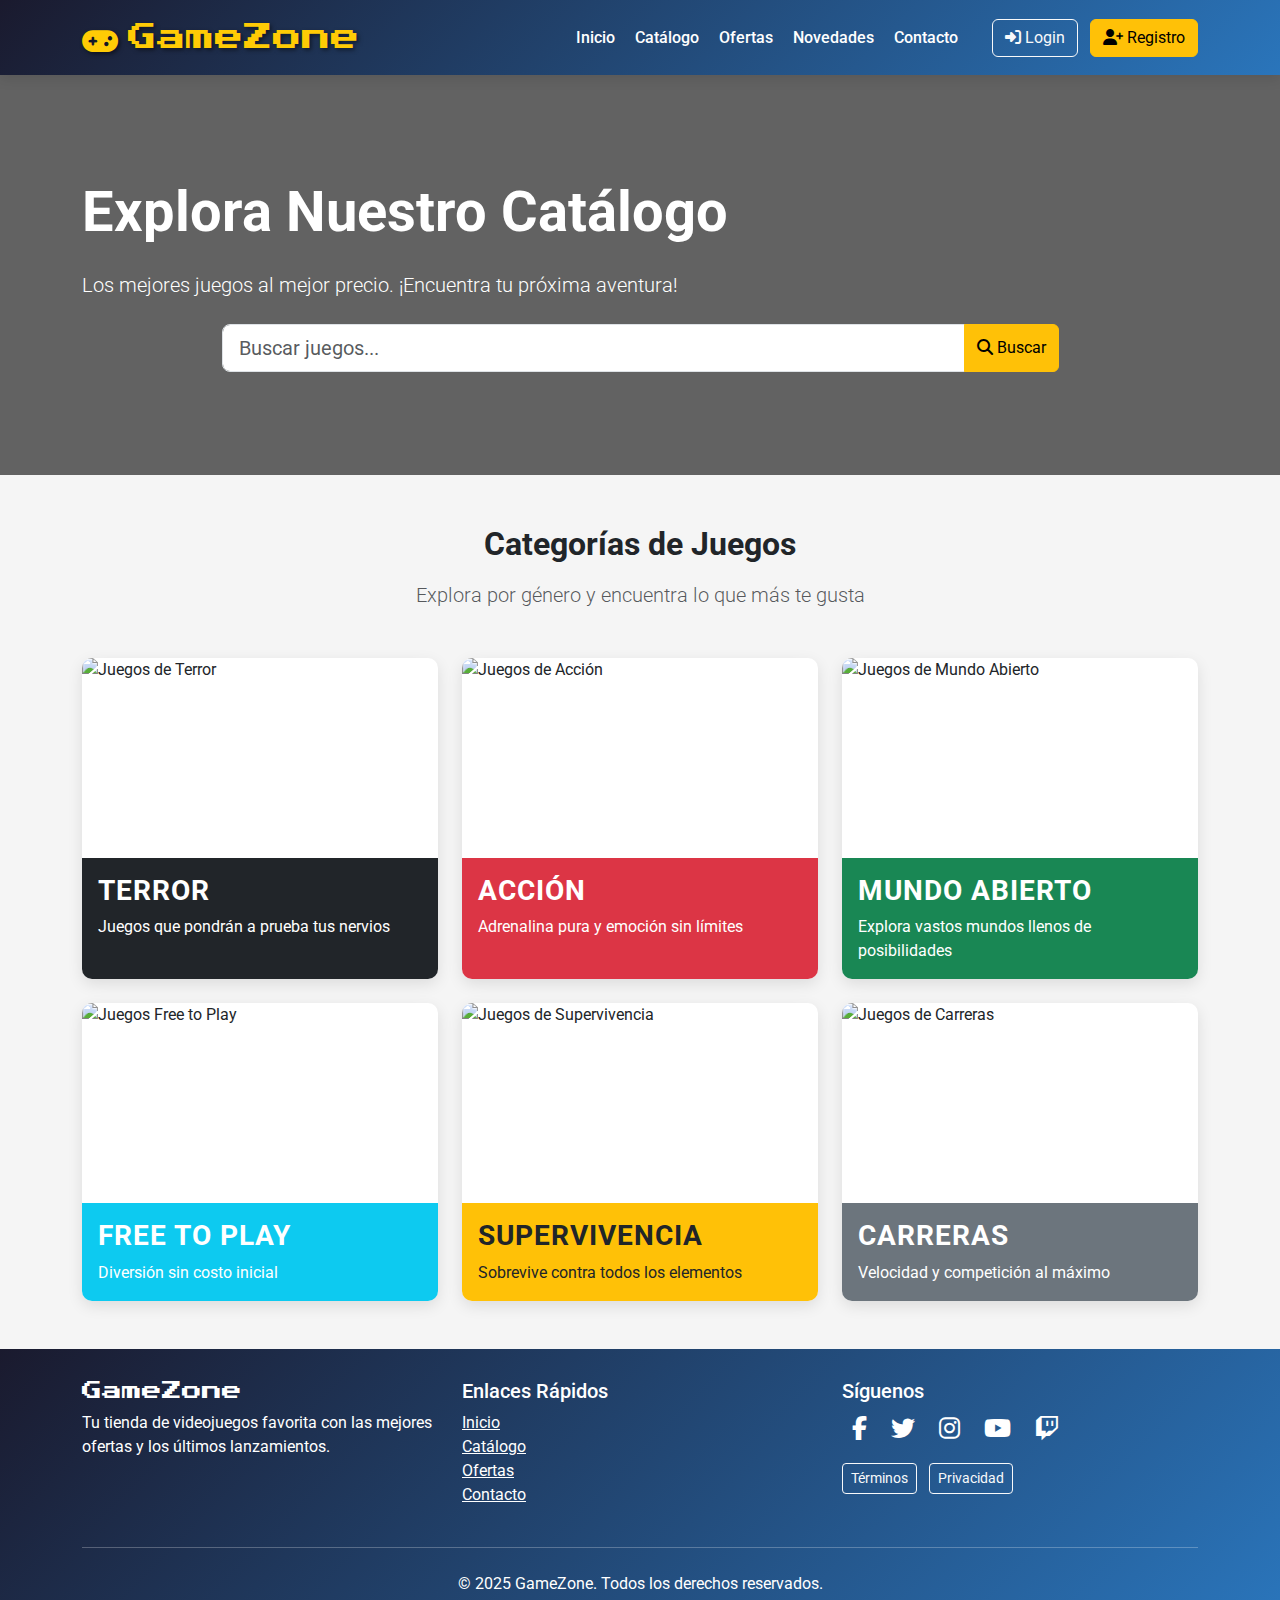
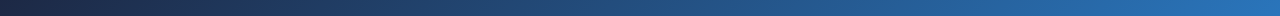
==== index.html @ fc3fc291 "Commit inicial" ====
<!DOCTYPE html>
<html lang="es">
<head>
    <meta charset="UTF-8">
    <meta name="viewport" content="width=device-width, initial-scale=1.0">
    <title>GameZone - Tu Tienda de Videojuegos</title>
    <!-- Bootstrap 5 CSS -->
    <link href="https://cdn.jsdelivr.net/npm/bootstrap@5.3.3/dist/css/bootstrap.min.css" rel="stylesheet">
    <!-- Font Awesome para iconos -->
    <link rel="stylesheet" href="https://cdnjs.cloudflare.com/ajax/libs/font-awesome/6.4.0/css/all.min.css">
    <!-- Google Fonts -->
    <link href="https://fonts.googleapis.com/css2?family=Press+Start+2P&family=Roboto:wght@400;700&display=swap" rel="stylesheet">
    
    <link rel="stylesheet" href="css/index.css">

</head>
<body>
    
    <header class="main-header py-3">
        <div class="container">
            <div class="d-flex justify-content-between align-items-center">
                <div class="logo game-font">
                    <i class="fas fa-gamepad"></i>GameZone
                </div>
                
                <div class="d-flex align-items-center">
                    <!-- <nav class="main-nav d-none d-md-block"> --><!--< Deja el menu vertical -->
                    <nav class="main-nav d-none d-md-flex"> <!--< Deja el menu horizontal -->   
                        <a href="#" class="nav-link">Inicio</a>
                        <a href="#" class="nav-link">Catálogo</a>
                        <a href="#" class="nav-link">Ofertas</a>
                        <a href="#" class="nav-link">Novedades</a>
                        <a href="#" class="nav-link">Contacto</a>
                    </nav>
                    
                    <div class="ms-4">
                        <a href="login.html" class="btn btn-outline-light me-2">
                            <i class="fas fa-sign-in-alt"></i> Login
                        </a>
                        <a href="RegistroUsuario.html" class="btn btn-warning">
                            <i class="fas fa-user-plus"></i> Registro
                        </a>
                    </div>
                </div>
            </div>
        </div>
    </header>

    
    <section class="hero-section">
        <div class="hero-overlay"></div>
        <div class="container hero-content">
            <h1 class="display-4 fw-bold mb-4">Explora Nuestro Catálogo</h1>
            <p class="lead mb-4">Los mejores juegos al mejor precio. ¡Encuentra tu próxima aventura!</p>
            <div class="d-flex justify-content-center">
                <div class="input-group w-75">
                    <input type="text" class="form-control form-control-lg" placeholder="Buscar juegos...">
                    <button class="btn btn-warning" type="button">
                        <i class="fas fa-search"></i> Buscar
                    </button>
                </div>
            </div>
        </div>
    </section>

    <!-- Contenido Principal -->
    <main class="container mb-5">
        <div class="text-center mb-5">
            <h2 class="fw-bold mb-3">Categorías de Juegos</h2>
            <p class="lead text-muted">Explora por género y encuentra lo que más te gusta</p>
        </div>
        
        <div class="row row-cols-1 row-cols-md-2 row-cols-lg-3 g-4">
            <!-- Terror -->
            <div class="col">
                <a href="terror.html" class="text-decoration-none">
                    <div class="card category-card">
                        <img src="C:\DUOC\Programación WEB\Video Juegos\img\Juegos_Terror.jpg" class="card-img-top" alt="Juegos de Terror">
                        <div class="card-body bg-dark text-white">
                            <h3 class="card-title category-title">TERROR</h3>
                            <p class="card-text">Juegos que pondrán a prueba tus nervios</p>
                        </div>
                    </div>
                </a>
            </div>
            
            <!-- Acción -->
            <div class="col">
                <a href="accion.html" class="text-decoration-none">
                    <div class="card category-card">
                        <img src="C:\DUOC\Programación WEB\Video Juegos\img\Juegos_Acción.jpg" class="card-img-top" alt="Juegos de Acción">
                        <div class="card-body bg-danger text-white">
                            <h3 class="card-title category-title">ACCIÓN</h3>
                            <p class="card-text">Adrenalina pura y emoción sin límites</p>
                        </div>
                    </div>
                </a>
            </div>
            
            <!-- Mundo Abierto -->
            <div class="col">
                <a href="mundo_abierto.html" class="text-decoration-none">
                    <div class="card category-card">
                        <img src="C:\DUOC\Programación WEB\Video Juegos\img\Juegos_MundoAbierto.jpg" class="card-img-top" alt="Juegos de Mundo Abierto">
                        <div class="card-body bg-success text-white">
                            <h3 class="card-title category-title">MUNDO ABIERTO</h3>
                            <p class="card-text">Explora vastos mundos llenos de posibilidades</p>
                        </div>
                    </div>
                </a>
            </div>
            
            <!-- Free to Play -->
            <div class="col">
                <a href="free_to_play.html" class="text-decoration-none">
                    <div class="card category-card">
                        <img src="C:\DUOC\Programación WEB\Video Juegos\img\FreeToPlaysGames.jpg" class="card-img-top" alt="Juegos Free to Play">
                        <div class="card-body bg-info text-white">
                            <h3 class="card-title category-title">FREE TO PLAY</h3>
                            <p class="card-text">Diversión sin costo inicial</p>
                        </div>
                    </div>
                </a>
            </div>
            
            <!-- Supervivencia -->
            <div class="col">
                <a href="supervivencia.html" class="text-decoration-none">
                    <div class="card category-card">
                        <img src="C:\DUOC\Programación WEB\Video Juegos\img\Juegos_Supervivencia.jpg" class="card-img-top" alt="Juegos de Supervivencia">
                        <div class="card-body bg-warning text-dark">
                            <h3 class="card-title category-title">SUPERVIVENCIA</h3>
                            <p class="card-text">Sobrevive contra todos los elementos</p>
                        </div>
                    </div>
                </a>
            </div>
            
            <!-- Carreras -->
            <div class="col">
                <a href="carreras.html" class="text-decoration-none">
                    <div class="card category-card">
                        <img src="C:\DUOC\Programación WEB\Video Juegos\img\Juegos_Carreras.jpg" class="card-img-top" alt="Juegos de Carreras">
                        <div class="card-body bg-secondary text-white">
                            <h3 class="card-title category-title">CARRERAS</h3>
                            <p class="card-text">Velocidad y competición al máximo</p>
                        </div>
                    </div>
                </a>
            </div>
        </div>
    </main>

    <!-- Footer -->
    <footer class="main-footer">
        <div class="container">
            <div class="row">
                <div class="col-md-4 mb-4 mb-md-0">
                    <h5 class="game-font">GameZone</h5>
                    <p>Tu tienda de videojuegos favorita con las mejores ofertas y los últimos lanzamientos.</p>
                </div>
                
                <div class="col-md-4 mb-4 mb-md-0">
                    <h5>Enlaces Rápidos</h5>
                    <ul class="list-unstyled">
                        <li><a href="#" class="text-white">Inicio</a></li>
                        <li><a href="#" class="text-white">Catálogo</a></li>
                        <li><a href="#" class="text-white">Ofertas</a></li>
                        <li><a href="#" class="text-white">Contacto</a></li>
                    </ul>
                </div>
                
                <div class="col-md-4">
                    <h5>Síguenos</h5>
                    <div class="social-icons">
                        <a href="#"><i class="fab fa-facebook-f"></i></a>
                        <a href="#"><i class="fab fa-twitter"></i></a>
                        <a href="#"><i class="fab fa-instagram"></i></a>
                        <a href="#"><i class="fab fa-youtube"></i></a>
                        <a href="#"><i class="fab fa-twitch"></i></a>
                    </div>
                    <div class="mt-3">
                        <a href="#" class="btn btn-outline-light btn-sm me-2">Términos</a>
                        <a href="#" class="btn btn-outline-light btn-sm">Privacidad</a>
                    </div>
                </div>
            </div>
            
            <hr class="my-4 bg-light">
            
            <div class="text-center">
                <p class="mb-0">&copy; 2025 GameZone. Todos los derechos reservados.</p>
            </div>
        </div>
    </footer>

    <!-- Bootstrap JS -->
    <script src="https://cdn.jsdelivr.net/npm/bootstrap@5.3.3/dist/js/bootstrap.bundle.min.js"></script>
</body>
</html>
---- css/index.css ----
:root {
  --primary-color: #2a75bb; /* Azul Pokémon */
  --secondary-color: #ffcb05; /* Amarillo Pokémon */
  --dark-color: #1a1a2e;
  --light-color: #f8f9fa;

  --accent-color: #e94560;   /* Rojo */
  --success-color: #28a745;  /* Verde */

}

body {
  font-family: 'Roboto', sans-serif;
  background-color: #f5f5f5;
  
}

.game-font {
  font-family: 'Press Start 2P', cursive;
}


.main-header {
  background: linear-gradient(135deg, var(--dark-color) 0%, var(--primary-color) 100%);
  box-shadow: 0 4px 12px rgba(0, 0, 0, 0.1);
  position: relative;
  z-index: 1000;
}

.logo {
  font-size: 1.8rem;
  color: var(--secondary-color);
  text-shadow: 2px 2px 4px rgba(0, 0, 0, 0.5);
}

.logo i {
  margin-right: 10px;
}


.main-nav .nav-link {
  color: white;
  font-weight: 500;
  margin: 0 10px;
  position: relative;
  padding: 5px 0;
}

.main-nav .nav-link::after {
  content: '';
  position: absolute;
  bottom: 0;
  left: 0;
  width: 0;
  height: 2px;
  background-color: var(--secondary-color);
  transition: width 0.3s ease;
}

.main-nav .nav-link:hover::after {
  width: 100%;
}


.hero-section {
  background: url('C:/DUOC/Programación WEB/Video Juegos/img/gamer.jpg') no-repeat center center;
  background-size: cover;
  height: 400px;
  position: relative;
  display: flex;
  align-items: center;
  margin-bottom: 50px;
}

.hero-overlay {
  position: absolute;
  top: 0;
  left: 0;
  width: 100%;
  height: 100%;
  background-color: rgba(0, 0, 0, 0.6);
}

.hero-content {
  position: relative;
  z-index: 1;
  color: white;
}


.category-card {
  border: none;
  border-radius: 10px;
  overflow: hidden;
  box-shadow: 0 5px 15px rgba(0, 0, 0, 0.1);
  transition: all 0.3s ease;
  height: 100%;
}

.category-card:hover {
  transform: translateY(-10px);
  box-shadow: 0 15px 30px rgba(0, 0, 0, 0.2);
}

.category-card img {
  height: 200px;
  object-fit: cover;
  transition: transform 0.5s ease;
}

.category-card:hover img {
  transform: scale(1.1);
}

.category-title {
  font-weight: 700;
  letter-spacing: 1px;
}


.main-footer {
  background: linear-gradient(135deg, var(--dark-color) 0%, var(--primary-color) 100%);
  color: white;
  padding: 30px 0 20px;
}

.social-icons a {
  color: white;
  font-size: 1.5rem;
  margin: 0 10px;
  transition: color 0.3s ease;
}

.social-icons a:hover {
  color: var(--secondary-color);
}


@media (max-width: 768px) {
  .logo {
      font-size: 1.5rem;
  }
  
  .hero-section {
      height: 300px;
  }
}
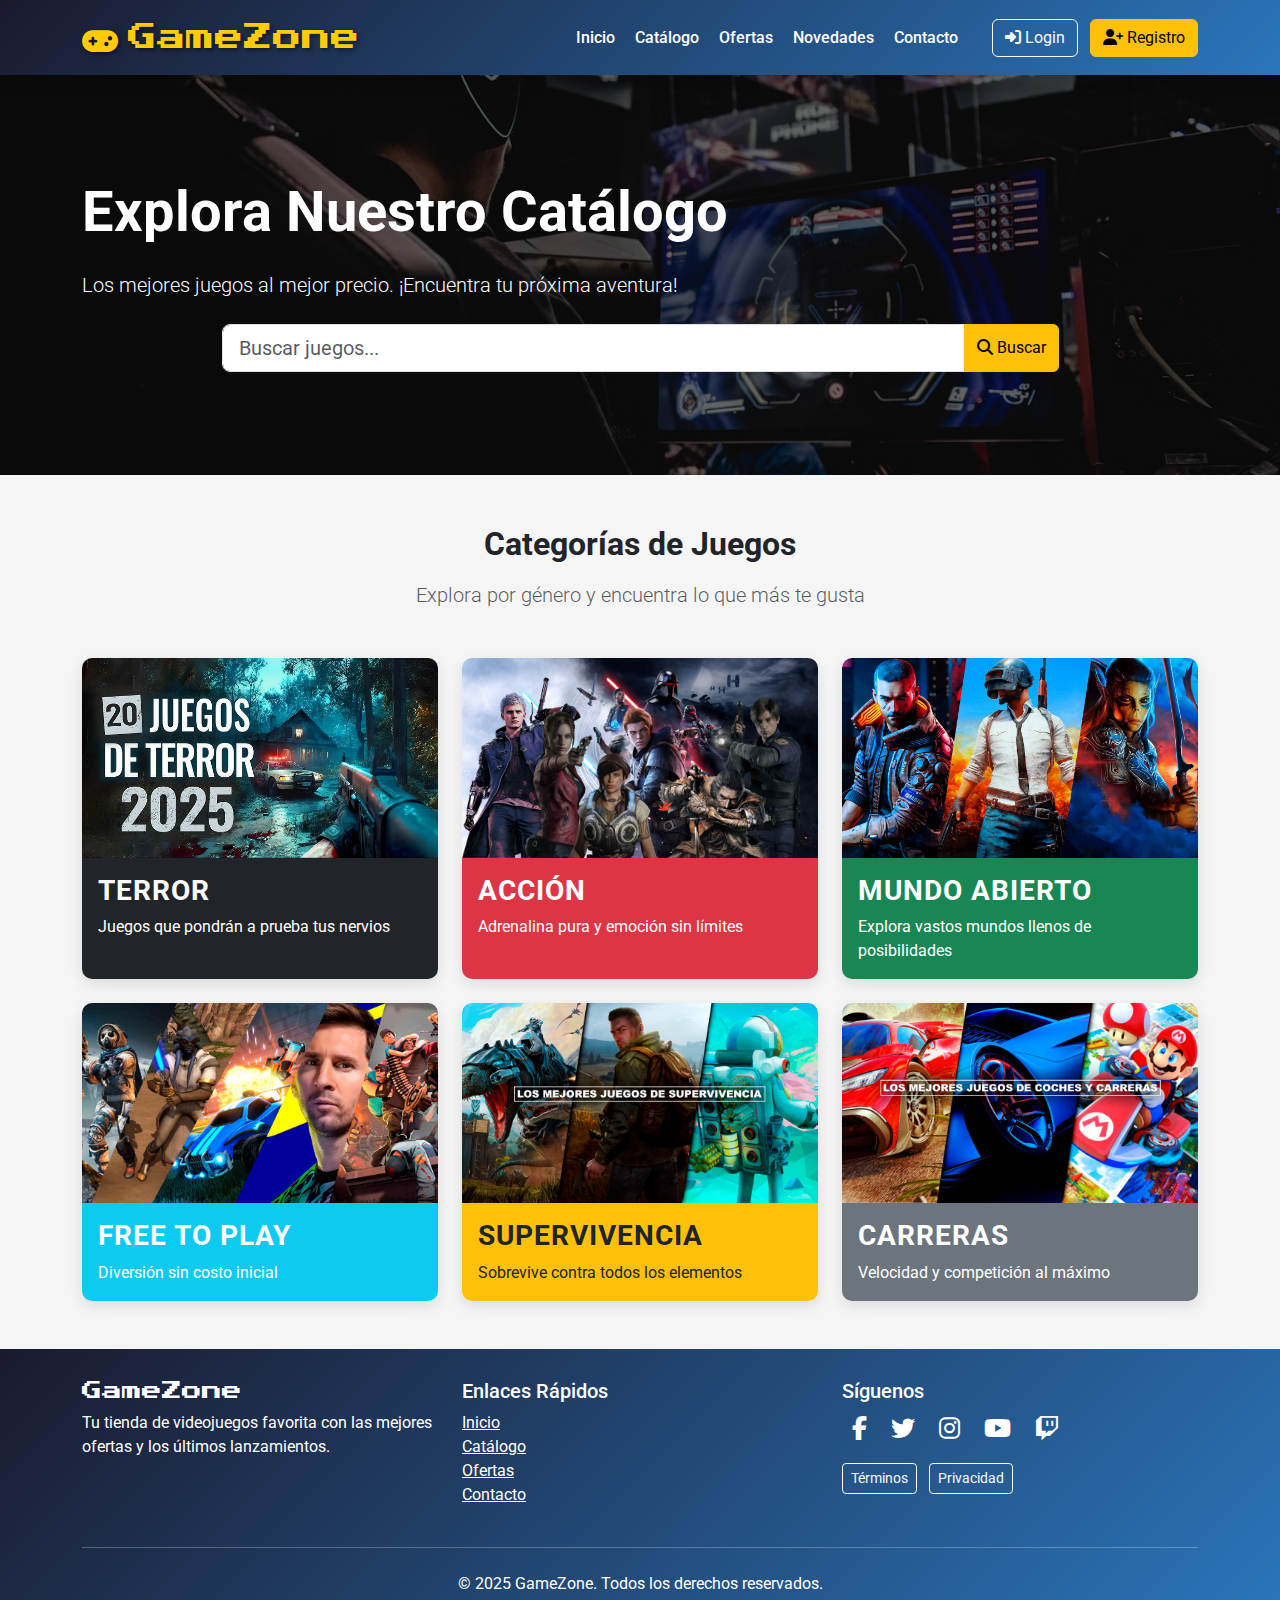
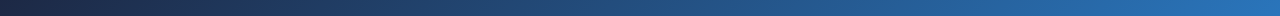
==== commit 1b73a630: "Modificando ruta de las imagenes" ====
--- a/index.html
+++ b/index.html
@@ -75,7 +75,7 @@
             <div class="col">
                 <a href="terror.html" class="text-decoration-none">
                     <div class="card category-card">
-                        <img src="C:\DUOC\Programación WEB\Video Juegos\img\Juegos_Terror.jpg" class="card-img-top" alt="Juegos de Terror">
+                        <img src="img\Juegos_Terror.jpg" class="card-img-top" alt="Juegos de Terror">
                         <div class="card-body bg-dark text-white">
                             <h3 class="card-title category-title">TERROR</h3>
                             <p class="card-text">Juegos que pondrán a prueba tus nervios</p>
@@ -88,7 +88,7 @@
             <div class="col">
                 <a href="accion.html" class="text-decoration-none">
                     <div class="card category-card">
-                        <img src="C:\DUOC\Programación WEB\Video Juegos\img\Juegos_Acción.jpg" class="card-img-top" alt="Juegos de Acción">
+                        <img src="img\Juegos_Acción.jpg" class="card-img-top" alt="Juegos de Acción">
                         <div class="card-body bg-danger text-white">
                             <h3 class="card-title category-title">ACCIÓN</h3>
                             <p class="card-text">Adrenalina pura y emoción sin límites</p>
@@ -101,7 +101,7 @@
             <div class="col">
                 <a href="mundo_abierto.html" class="text-decoration-none">
                     <div class="card category-card">
-                        <img src="C:\DUOC\Programación WEB\Video Juegos\img\Juegos_MundoAbierto.jpg" class="card-img-top" alt="Juegos de Mundo Abierto">
+                        <img src="img\Juegos_MundoAbierto.jpg" class="card-img-top" alt="Juegos de Mundo Abierto">
                         <div class="card-body bg-success text-white">
                             <h3 class="card-title category-title">MUNDO ABIERTO</h3>
                             <p class="card-text">Explora vastos mundos llenos de posibilidades</p>
@@ -114,7 +114,7 @@
             <div class="col">
                 <a href="free_to_play.html" class="text-decoration-none">
                     <div class="card category-card">
-                        <img src="C:\DUOC\Programación WEB\Video Juegos\img\FreeToPlaysGames.jpg" class="card-img-top" alt="Juegos Free to Play">
+                        <img src="img\FreeToPlaysGames.jpg" class="card-img-top" alt="Juegos Free to Play">
                         <div class="card-body bg-info text-white">
                             <h3 class="card-title category-title">FREE TO PLAY</h3>
                             <p class="card-text">Diversión sin costo inicial</p>
@@ -127,7 +127,7 @@
             <div class="col">
                 <a href="supervivencia.html" class="text-decoration-none">
                     <div class="card category-card">
-                        <img src="C:\DUOC\Programación WEB\Video Juegos\img\Juegos_Supervivencia.jpg" class="card-img-top" alt="Juegos de Supervivencia">
+                        <img src="img\Juegos_Supervivencia.jpg" class="card-img-top" alt="Juegos de Supervivencia">
                         <div class="card-body bg-warning text-dark">
                             <h3 class="card-title category-title">SUPERVIVENCIA</h3>
                             <p class="card-text">Sobrevive contra todos los elementos</p>
@@ -140,7 +140,7 @@
             <div class="col">
                 <a href="carreras.html" class="text-decoration-none">
                     <div class="card category-card">
-                        <img src="C:\DUOC\Programación WEB\Video Juegos\img\Juegos_Carreras.jpg" class="card-img-top" alt="Juegos de Carreras">
+                        <img src="img\Juegos_Carreras.jpg" class="card-img-top" alt="Juegos de Carreras">
                         <div class="card-body bg-secondary text-white">
                             <h3 class="card-title category-title">CARRERAS</h3>
                             <p class="card-text">Velocidad y competición al máximo</p>
--- a/css/index.css
+++ b/css/index.css
@@ -63,7 +63,7 @@
 
 
 .hero-section {
-  background: url('C:/DUOC/Programación WEB/Video Juegos/img/gamer.jpg') no-repeat center center;
+  background: url('../img/gamer.jpg') no-repeat center center;
   background-size: cover;
   height: 400px;
   position: relative;
